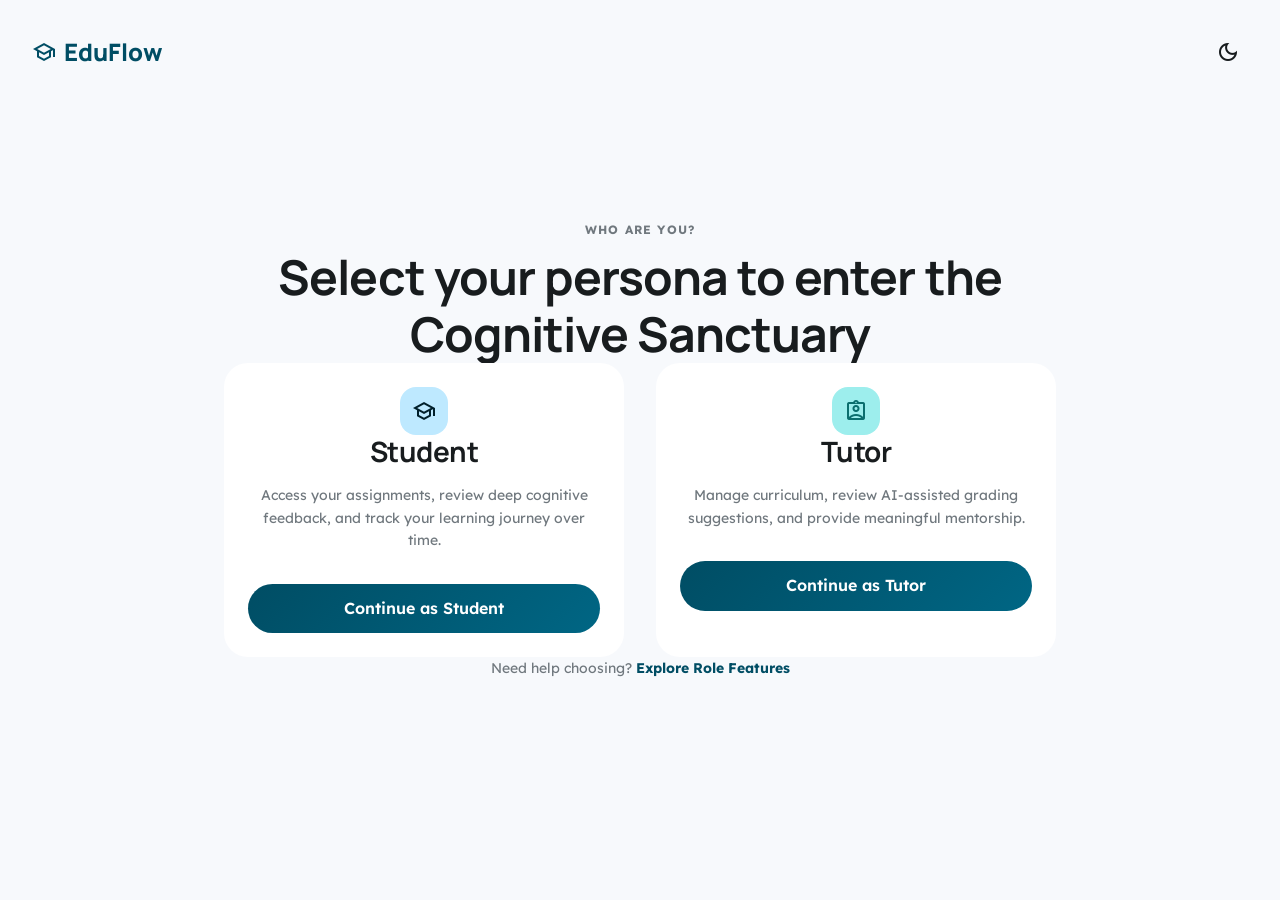
==== frontend/index.html @ 2ecb65e9 "Added frontend with gitignore" ====
<!DOCTYPE html>
<html lang="en" data-theme="light">
<head>
    <meta charset="UTF-8">
    <meta name="viewport" content="width=device-width, initial-scale=1.0">
    <title>Select Persona - EduFlow</title>
    <!-- Fonts -->
    <link rel="preconnect" href="https://fonts.googleapis.com">
    <link rel="preconnect" href="https://fonts.gstatic.com" crossorigin>
    <link href="https://fonts.googleapis.com/css2?family=Lexend:wght@300;400;500;600&family=Manrope:wght@700;800&display=swap" rel="stylesheet">
    <!-- Icons -->
    <link rel="stylesheet" href="https://fonts.googleapis.com/css2?family=Material+Symbols+Outlined:opsz,wght,FILL,GRAD@20..48,100..700,0..1,-50..200" />
    
    <link rel="stylesheet" href="css/design-system.css">
    <link rel="stylesheet" href="css/components.css">
    <link rel="stylesheet" href="css/animations.css">
</head>
<body class="min-h-screen flex flex-col items-center justify-center relative">
    
    <!-- Header -->
    <div class="absolute top-0 w-full p-8 flex justify-between items-center z-10">
        <a href="index.html" class="navbar-brand">
            <span class="material-symbols-outlined">school</span>
            EduFlow
        </a>
        <button class="theme-toggle btn-icon" id="theme-toggle">
            <span class="material-symbols-outlined" id="theme-icon">dark_mode</span>
        </button>
    </div>

    <!-- Main Content -->
    <main class="w-full max-w-4xl px-8 fade-up text-center">
        <div class="overline text-primary mb-2">Who are you?</div>
        <h2 class="mb-12">Select your persona to enter the Cognitive Sanctuary</h2>

        <div class="grid grid-cols-2 gap-8 relative z-10">
            <!-- Student Card -->
            <div class="card flex flex-col items-center text-center p-12 hover:-translate-y-4 group transition-all duration-300">
                <div class="icon-container primary w-20 h-20 mb-6 rounded-2xl group-hover:scale-110 transition-transform">
                    <span class="material-symbols-outlined text-4xl">school</span>
                </div>
                <h3 class="mb-4">Student</h3>
                <p class="text-muted mb-8 text-sm flex-1">Access your assignments, review deep cognitive feedback, and track your learning journey over time.</p>
                <a href="student-choice.html" class="btn btn-primary w-full">Continue as Student</a>
            </div>

            <!-- Tutor Card -->
            <div class="card flex flex-col items-center text-center p-12 hover:-translate-y-4 group transition-all duration-300">
                <div class="icon-container secondary w-20 h-20 mb-6 rounded-2xl group-hover:scale-110 transition-transform">
                    <span class="material-symbols-outlined text-4xl">assignment_ind</span>
                </div>
                <h3 class="mb-4">Tutor</h3>
                <p class="text-muted mb-8 text-sm flex-1">Manage curriculum, review AI-assisted grading suggestions, and provide meaningful mentorship.</p>
                <a href="tutor-login.html" class="btn btn-primary w-full">Continue as Tutor</a>
            </div>
        </div>

        <div class="mt-12 text-sm text-muted">
            Need help choosing? <a href="index.html#how-it-works" class="text-primary hover:underline font-bold">Explore Role Features</a>
        </div>
    </main>

    <!-- Background glow -->
    <div class="absolute top-1/2 left-1/2 transform -translate-x-1/2 -translate-y-1/2 w-[80%] h-[80%] bg-gradient opacity-[0.03] blur-3xl rounded-full z-0 pointer-events-none"></div>

    <script src="js/main.js"></script>
</body>
</html>
---- frontend/css/design-system.css ----
:root {
  /* LIGHT MODE COLORS */
  --primary: #004d64;
  --primary-container: #006684;
  --secondary: #006a6a;
  --secondary-container: #9deeed;
  --on-secondary-container: #0b6e6e;
  --tertiary: #3a4664;
  --surface: #f7f9fc;
  --surface-container-lowest: #ffffff;
  --surface-container-low: #f2f4f6;
  --surface-container: #eceef1;
  --surface-container-high: #e6e8eb;
  --surface-container-highest: #e0e3e5;
  --on-surface: #181c1e;
  --outline: #70787e;
  --outline-variant: #bfc8cd;
  --primary-fixed: #bee9ff;
  --on-primary-fixed: #001f2a;
  --error: #ba1a1a;
  --error-container: #ffdad6;

  /* STATUS BADGE COLORS (Light) */
  --status-pending-bg: #fff8e1;
  --status-pending-text: #ff8f00;
  --status-submitted-bg: #e3f2fd;
  --status-submitted-text: #1565c0;
  --status-ai-bg: var(--primary-fixed);
  --status-ai-text: var(--on-primary-fixed);
  --status-graded-bg: #e8f5e9;
  --status-graded-text: #2e7d32;
  --status-urgent-bg: var(--error-container);
  --status-urgent-text: var(--error);

  /* GRADIENTS */
  --signature-gradient: linear-gradient(135deg, #004d64 0%, #006684 100%);
}

html[data-theme="dark"] {
  /* DARK MODE COLORS */
  --primary: #87d0f2;
  --primary-container: #004d64;
  --secondary: #84d4d3;
  --secondary-container: #004f4f;
  --on-secondary-container: #9deeed;
  --tertiary: #bac6ea;
  --surface: #0f1214;
  --surface-container-lowest: #0a0d0f;
  --surface-container-low: #181c1e;
  --surface-container: #1e2326;
  --surface-container-high: #252b2e;
  --surface-container-highest: #2d3336;
  --on-surface: #e2e4e6;
  --outline: #8a9298;
  --outline-variant: #3f484d;
  --primary-fixed: #001f2a;
  --on-primary-fixed: #bee9ff;
  --error: #ffb4ab;
  --error-container: #93000a;

  /* STATUS BADGE COLORS (Dark) */
  --status-pending-bg: rgba(255, 143, 0, 0.2);
  --status-pending-text: #ffd54f;
  --status-submitted-bg: rgba(21, 101, 192, 0.2);
  --status-submitted-text: #90caf9;
  --status-ai-bg: var(--primary-fixed);
  --status-ai-text: var(--on-primary-fixed);
  --status-graded-bg: rgba(46, 125, 50, 0.2);
  --status-graded-text: #a5d6a7;
  --status-urgent-bg: var(--error-container);
  --status-urgent-text: var(--error);

  /* GRADIENTS */
  --signature-gradient: linear-gradient(135deg, #006684 0%, #87d0f2 100%);
}

/* Base Reset & Fonts */
* {
  margin: 0;
  padding: 0;
  box-sizing: border-box;
}

body {
  font-family: "Lexend", sans-serif;
  background-color: var(--surface);
  color: var(--on-surface);
  transition: background 0.3s ease, color 0.3s ease;
  line-height: 1.6;
  -webkit-font-smoothing: antialiased;
}

h1, h2, h3, h4, h5, h6 {
  font-family: "Manrope", sans-serif;
  font-weight: 700;
  color: var(--on-surface);
  letter-spacing: -0.02em;
  line-height: 1.2;
}

h1 { letter-spacing: -0.03em; font-weight: 800; font-size: clamp(2.5rem, 5vw, 4rem); }
h2 { font-size: clamp(2rem, 4vw, 3rem); }
h3 { font-size: 1.75rem; }
h4 { font-size: 1.5rem; }

a {
  color: inherit;
  text-decoration: none;
  transition: color 0.2s ease;
}

/* Typography Utilities */
.text-primary { color: var(--primary); }
.text-secondary { color: var(--secondary); }
.text-tertiary { color: var(--tertiary); }
.text-error { color: var(--error); }
.text-muted { color: var(--outline); }
.text-white { color: #ffffff; }
.text-center { text-align: center; }

.font-bold { font-weight: 700; }
.font-medium { font-weight: 500; }
.tracking-widest { letter-spacing: 0.1em; }
.uppercase { text-transform: uppercase; }
.italic { font-style: italic; }

.text-xs { font-size: 0.75rem; }
.text-sm { font-size: 0.875rem; }
.text-base { font-size: 1rem; }
.text-lg { font-size: 1.125rem; }
.text-xl { font-size: 1.25rem; }
.text-2xl { font-size: 1.5rem; }

/* Background Utilities */
.bg-surface { background-color: var(--surface); }
.bg-lowest { background-color: var(--surface-container-lowest); }
.bg-low { background-color: var(--surface-container-low); }
.bg-container { background-color: var(--surface-container); }
.bg-high { background-color: var(--surface-container-high); }
.bg-highest { background-color: var(--surface-container-highest); }
.bg-primary { background-color: var(--primary); }
.bg-primary-container { background-color: var(--primary-container); }
.bg-secondary-container { background-color: var(--secondary-container); }
.bg-error-container { background-color: var(--error-container); }
.bg-gradient { background: var(--signature-gradient); }

/* Layout Utilities */
.flex { display: flex; }
.flex-col { display: flex; flex-direction: column; }
.items-center { align-items: center; }
.items-start { align-items: flex-start; }
.justify-center { justify-content: center; }
.justify-between { justify-content: space-between; }
.justify-end { justify-content: flex-end; }
.gap-1 { gap: 0.25rem; }
.gap-2 { gap: 0.5rem; }
.gap-3 { gap: 0.75rem; }
.gap-4 { gap: 1rem; }
.gap-6 { gap: 1.5rem; }
.gap-8 { gap: 2rem; }
.gap-12 { gap: 3rem; }
.gap-16 { gap: 4rem; }

.grid { display: grid; }
.grid-cols-1 { grid-template-columns: repeat(1, 1fr); }
.grid-cols-2 { grid-template-columns: repeat(2, 1fr); }
.grid-cols-3 { grid-template-columns: repeat(3, 1fr); }
.grid-cols-4 { grid-template-columns: repeat(4, 1fr); }

.w-full { width: 100%; }
.w-1\/2 { width: 50%; }
.w-1\/3 { width: 33.333333%; }
.w-2\/3 { width: 66.666667%; }
.h-full { height: 100%; }
.min-h-screen { min-height: 100vh; }
.max-w-md { max-width: 28rem; }
.max-w-lg { max-width: 32rem; }
.max-w-4xl { max-width: 56rem; }
.max-w-5xl { max-width: 64rem; }
.max-w-7xl { max-width: 80rem; margin-inline: auto; }

/* Positioning & Z-Index Utilities */
.relative { position: relative; }
.absolute { position: absolute; }
.fixed { position: fixed; }
.inset-0 { top: 0; right: 0; bottom: 0; left: 0; }
.top-0 { top: 0; }
.top-4 { top: 1rem; }
.top-8 { top: 2rem; }
.bottom-0 { bottom: 0; }
.left-0 { left: 0; }
.right-0 { right: 0; }
.right-4 { right: 1rem; }
.right-8 { right: 2rem; }
.z-0 { z-index: 0; }
.z-10 { z-index: 10; }
.z-20 { z-index: 20; }
.z-50 { z-index: 50; }

/* Spacing Utilities */
.m-auto { margin: auto; }
.mt-2 { margin-top: 0.5rem; }
.mt-4 { margin-top: 1rem; }
.mt-8 { margin-top: 2rem; }
.mb-2 { margin-bottom: 0.5rem; }
.mb-4 { margin-bottom: 1rem; }
.mb-8 { margin-bottom: 2rem; }
.mr-2 { margin-right: 0.5rem; }
.ml-2 { margin-left: 0.5rem; }
.p-2 { padding: 0.5rem; }
.p-4 { padding: 1rem; }
.p-6 { padding: 1.5rem; }
.p-8 { padding: 2rem; }
.p-10 { padding: 2.5rem; }
.p-12 { padding: 3rem; }
.p-16 { padding: 4rem; }
.px-4 { padding-left: 1rem; padding-right: 1rem; }
.px-6 { padding-left: 1.5rem; padding-right: 1.5rem; }
.px-8 { padding-left: 2rem; padding-right: 2rem; }
.py-4 { padding-top: 1rem; padding-bottom: 1rem; }
.py-8 { padding-top: 2rem; padding-bottom: 2rem; }
.py-12 { padding-top: 3rem; padding-bottom: 3rem; }
.py-20 { padding-top: 5rem; padding-bottom: 5rem; }

/* Border Radius Utilities */
.rounded-sm { border-radius: 0.25rem; }
.rounded-md { border-radius: 0.5rem; }
.rounded-lg { border-radius: 0.75rem; }
.rounded-xl { border-radius: 1rem; }
.rounded-2xl { border-radius: 1.5rem; }
.rounded-3xl { border-radius: 2rem; }
.rounded-full { border-radius: 9999px; }

/* Shadow Utilities */
.shadow-ambient {
  box-shadow: 0 8px 32px 0 rgba(24, 28, 30, 0.06);
}

.shadow-hover {
  box-shadow: 0 16px 40px 0 rgba(24, 28, 30, 0.1);
}

/* Main Content Area */
.main-content {
  margin-left: 240px;
  padding-top: 64px;
  padding: 2rem 2.5rem;
  min-height: 100vh;
}
---- frontend/css/components.css ----
/* Components */

/* Navbar */
.navbar {
  position: fixed;
  top: 0;
  left: 0;
  width: 100%;
  height: 64px;
  background: rgba(var(--surface-rgb), 0.8);
  backdrop-filter: blur(12px);
  -webkit-backdrop-filter: blur(12px);
  z-index: 1000;
  display: flex;
  align-items: center;
  justify-content: space-between;
  padding: 0 2.5rem;
  transition: box-shadow 0.3s ease;
}

[data-theme="dark"] .navbar {
  background: rgba(15, 18, 20, 0.8);
}

.navbar.scrolled {
  box-shadow: 0 4px 20px rgba(0,0,0,0.05);
}

.navbar-brand {
  font-family: "Manrope", sans-serif;
  font-size: 1.5rem;
  font-weight: 800;
  color: var(--primary);
  display: flex;
  align-items: center;
  gap: 0.5rem;
}

.navbar-links {
  display: flex;
  gap: 2rem;
  align-items: center;
}

.nav-link {
  font-weight: 500;
  color: var(--on-surface);
  transition: color 0.2s ease;
}

.nav-link:hover, .nav-link.active {
  color: var(--primary);
}

.navbar-right {
  display: flex;
  align-items: center;
  gap: 1.5rem;
}

/* Sidebar */
.sidebar {
  position: fixed;
  top: 0;
  left: 0;
  width: 240px;
  height: 100vh;
  background-color: var(--surface-container-low);
  padding: 64px 0 2rem 0; /* offset for navbar */
  display: flex;
  flex-direction: column;
  z-index: 900;
}

.sidebar-header {
  padding: 1.5rem;
}

.sidebar-label {
  font-size: 0.75rem;
  font-weight: 700;
  text-transform: uppercase;
  letter-spacing: 0.05em;
  color: var(--outline);
}

.sidebar-nav {
  display: flex;
  flex-direction: column;
  gap: 0.25rem;
  padding: 0 1rem;
  flex: 1;
}

.sidebar-item {
  display: flex;
  align-items: center;
  gap: 1rem;
  padding: 0.75rem 1rem;
  border-radius: 0.75rem;
  color: var(--on-surface);
  font-weight: 500;
  transition: all 0.2s ease;
}

.sidebar-item:hover {
  background-color: var(--surface-container-high);
}

.sidebar-item.active {
  background: var(--signature-gradient);
  color: #fff;
}

.sidebar-item.active-tutor {
  background: var(--secondary);
  color: #fff;
}

.sidebar-footer {
  padding: 1rem 1.5rem;
  display: flex;
  align-items: center;
  gap: 1rem;
  border-top: 1px solid var(--surface-container-high); /* Only allowed borders */
}

/* Buttons */
.btn {
  display: inline-flex;
  align-items: center;
  justify-content: center;
  gap: 0.5rem;
  padding: 0.75rem 1.5rem;
  border-radius: 9999px;
  font-weight: 600;
  font-family: 'Lexend', sans-serif;
  cursor: pointer;
  transition: transform 0.2s ease, box-shadow 0.2s ease;
  border: none;
  text-decoration: none;
}

.btn:hover {
  transform: translateY(-2px);
  box-shadow: 0 4px 12px rgba(0,0,0,0.1);
}

.btn:active {
  transform: translateY(0);
}

.btn:disabled {
  opacity: 0.6;
  cursor: not-allowed;
  transform: none;
  box-shadow: none;
}

.btn-primary {
  background: var(--signature-gradient);
  color: #fff;
}

.btn-secondary {
  background-color: var(--secondary-container);
  color: var(--on-secondary-container);
}

.btn-outline {
  background: transparent;
  color: var(--primary);
  box-shadow: inset 0 0 0 2px var(--primary);
}

.btn-ghost {
  background: transparent;
  color: var(--on-surface);
}

.btn-ghost:hover {
  background-color: var(--surface-container-high);
  box-shadow: none;
}

.btn-icon {
  width: 40px;
  height: 40px;
  border-radius: 50%;
  display: flex;
  align-items: center;
  justify-content: center;
  background: transparent;
  border: none;
  cursor: pointer;
  color: var(--on-surface);
  transition: background 0.2s ease;
}

.btn-icon:hover {
  background-color: var(--surface-container-high);
}

/* Cards */
.card {
  background-color: var(--surface-container-lowest);
  border-radius: 1.5rem;
  padding: 1.5rem;
  transition: transform 0.3s ease, box-shadow 0.3s ease;
  position: relative;
  overflow: hidden;
}

.card:hover {
  transform: translateY(-4px);
  box-shadow: 0 16px 40px 0 rgba(24, 28, 30, 0.1);
}

.card-accent-left {
  border-left: 4px solid var(--primary);
  border-top-left-radius: 0;
  border-bottom-left-radius: 0;
}

.card-accent-error { border-left-color: var(--error); }
.card-accent-secondary { border-left-color: var(--secondary); }
.card-accent-tertiary { border-left-color: var(--tertiary); }

/* Badges */
.badge {
  display: inline-flex;
  align-items: center;
  gap: 0.25rem;
  padding: 0.25rem 0.75rem;
  border-radius: 9999px;
  font-size: 0.75rem;
  font-weight: 700;
  text-transform: uppercase;
  letter-spacing: 0.05em;
}

.badge-pending { background-color: var(--status-pending-bg); color: var(--status-pending-text); }
.badge-submitted { background-color: var(--status-submitted-bg); color: var(--status-submitted-text); }
.badge-ai { background-color: var(--status-ai-bg); color: var(--status-ai-text); }
.badge-graded { background-color: var(--status-graded-bg); color: var(--status-graded-text); }
.badge-urgent { background-color: var(--status-urgent-bg); color: var(--status-urgent-text); }

/* Pill (general) */
.pill {
  display: inline-block;
  padding: 0.25rem 1rem;
  border-radius: 9999px;
  font-size: 0.875rem;
  font-weight: 600;
}

/* Avatars */
.avatar {
  width: 40px;
  height: 40px;
  border-radius: 50%;
  display: flex;
  align-items: center;
  justify-content: center;
  font-weight: 700;
  color: #fff;
  background-color: var(--tertiary);
  background-size: cover;
  background-position: center;
}

.avatar-lg { width: 64px; height: 64px; font-size: 1.5rem; }
.avatar-sm { width: 32px; height: 32px; font-size: 0.75rem; }

/* Forms & Inputs */
.form-group {
  display: flex;
  flex-direction: column;
  gap: 0.5rem;
  margin-bottom: 1.5rem;
  position: relative;
}

.form-label {
  font-size: 0.875rem;
  font-weight: 600;
  color: var(--on-surface);
}

.input-wrapper {
  position: relative;
  display: flex;
  align-items: center;
}

.input-field {
  width: 100%;
  padding: 1rem 1rem 1rem 3rem;
  font-family: inherit;
  font-size: 1rem;
  background-color: var(--surface-container-low);
  border: none;
  border-bottom: 2px solid transparent;
  border-radius: 0.75rem 0.75rem 0 0;
  color: var(--on-surface);
  transition: all 0.2s ease;
}

.input-field.pl-4 {
  padding-left: 1rem;
}

.input-field:focus {
  outline: none;
  border-bottom-color: var(--primary);
  background-color: var(--surface-container);
  box-shadow: 0 0 0 4px rgba(191, 200, 205, 0.2); /* Ghost border */
}

.input-icon {
  position: absolute;
  left: 1rem;
  color: var(--outline);
  pointer-events: none;
}

.input-toggle {
  position: absolute;
  right: 1rem;
  background: none;
  border: none;
  color: var(--outline);
  cursor: pointer;
  padding: 0.25rem;
}

select.input-field {
  appearance: none;
  cursor: pointer;
}

textarea.input-field {
  min-height: 120px;
  resize: vertical;
  padding: 1rem;
  border-radius: 0.75rem;
  border: none;
  border-bottom: 2px solid transparent;
}

.form-error {
  color: var(--error);
  font-size: 0.75rem;
  margin-top: 0.25rem;
  display: none;
}

.form-group.has-error .input-field {
  border-bottom-color: var(--error);
}

.form-group.has-error .form-error {
  display: block;
}

/* Custom Checkbox */
.checkbox-label {
  display: flex;
  align-items: flex-start;
  gap: 0.75rem;
  cursor: pointer;
  font-size: 0.875rem;
}
.checkbox-input {
  width: 1.25rem;
  height: 1.25rem;
  accent-color: var(--primary);
  margin-top: 0.125rem;
}

/* Subject Chips (Grid) */
.subject-grid {
  display: grid;
  grid-template-columns: repeat(3, 1fr);
  gap: 1rem;
}

.subject-chip {
  display: flex;
  flex-direction: column;
  align-items: center;
  justify-content: center;
  gap: 0.5rem;
  padding: 1.5rem 1rem;
  background-color: var(--surface-container-highest);
  border-radius: 1rem;
  cursor: pointer;
  transition: all 0.2s ease;
  text-align: center;
}

.subject-chip:hover {
  background-color: var(--surface-container-low);
  transform: translateY(-2px);
}

.subject-chip.selected {
  background: var(--signature-gradient);
  color: #fff;
}

/* Progress Bars */
.progress-bar-container {
  width: 100%;
  height: 8px;
  background-color: var(--surface-container-high);
  border-radius: 9999px;
  overflow: hidden;
}

.progress-bar-fill {
  height: 100%;
  background: var(--signature-gradient);
  border-radius: 9999px;
  transition: width 1s ease-out;
}

/* Circular Gauge */
.circular-gauge {
  position: relative;
  display: inline-flex;
  align-items: center;
  justify-content: center;
}

.gauge-svg {
  transform: rotate(-90deg);
}

.gauge-track {
  fill: none;
  stroke: var(--tertiary);
  opacity: 0.2;
}

.gauge-progress {
  fill: none;
  stroke-linecap: round;
  transition: stroke-dashoffset 1.5s cubic-bezier(0.4, 0, 0.2, 1);
}

/* Tables */
.table-container {
  width: 100%;
  overflow-x: auto;
}

.data-table {
  width: 100%;
  border-collapse: collapse;
}

.data-table th {
  text-align: left;
  padding: 1rem;
  font-size: 0.75rem;
  font-weight: 700;
  color: var(--outline);
  text-transform: uppercase;
  letter-spacing: 0.05em;
}

.data-table td {
  padding: 1rem;
  vertical-align: middle;
}

.data-table tbody tr {
  transition: background-color 0.2s ease;
  cursor: pointer;
}

.data-table tbody tr:nth-child(even) {
  background-color: var(--surface-container-low);
}

.data-table tbody tr:hover, .data-table tbody tr.active {
  background-color: var(--surface-container);
}

.data-table tbody tr.accent-row {
  border-left: 4px solid var(--primary);
}

/* File Upload Zone */
.file-upload-zone {
  border: 2px dashed var(--outline-variant);
  border-radius: 1.5rem;
  padding: 3rem 2rem;
  text-align: center;
  cursor: pointer;
  transition: all 0.2s ease;
  display: flex;
  flex-direction: column;
  align-items: center;
  justify-content: center;
  gap: 1rem;
}

.file-upload-zone:hover, .file-upload-zone.dragover {
  background-color: var(--surface-container-low);
  border-color: var(--primary);
}

/* Icon Container */
.icon-container {
  display: inline-flex;
  align-items: center;
  justify-content: center;
  width: 48px;
  height: 48px;
  border-radius: 1rem;
}

.icon-container.primary { background-color: var(--primary-fixed); color: var(--on-primary-fixed); }
.icon-container.secondary { background-color: var(--secondary-container); color: var(--on-secondary-container); }
.icon-container.error { background-color: var(--error-container); color: var(--error); }

/* Overline Text */
.overline {
  font-size: 0.75rem;
  font-weight: 700;
  text-transform: uppercase;
  letter-spacing: 0.1em;
  color: var(--outline);
  margin-bottom: 0.5rem;
  display: block;
}
---- frontend/css/animations.css ----
/* Animations */

/* Fade Up Trigger */
.fade-up {
  opacity: 0;
  transform: translateY(20px);
  transition: opacity 0.8s ease-out, transform 0.8s ease-out;
}

.fade-up.visible {
  opacity: 1;
  transform: translateY(0);
}

/* Stagger Children */
.fade-up-stagger > * {
  opacity: 0;
  transform: translateY(20px);
  transition: opacity 0.6s ease-out, transform 0.6s ease-out;
}

.fade-up-stagger.visible > *:nth-child(1) { transition-delay: 0.1s; opacity: 1; transform: translateY(0); }
.fade-up-stagger.visible > *:nth-child(2) { transition-delay: 0.2s; opacity: 1; transform: translateY(0); }
.fade-up-stagger.visible > *:nth-child(3) { transition-delay: 0.3s; opacity: 1; transform: translateY(0); }
.fade-up-stagger.visible > *:nth-child(4) { transition-delay: 0.4s; opacity: 1; transform: translateY(0); }
.fade-up-stagger.visible > *:nth-child(5) { transition-delay: 0.5s; opacity: 1; transform: translateY(0); }
.fade-up-stagger.visible > *:nth-child(6) { transition-delay: 0.6s; opacity: 1; transform: translateY(0); }

/* Float Up Down */
@keyframes floatUpDown {
  0% { transform: translateY(0); }
  50% { transform: translateY(-12px); }
  100% { transform: translateY(0); }
}

.floating {
  animation: floatUpDown 5s ease-in-out infinite;
}

/* Spin (Loading) */
@keyframes spin {
  0% { transform: rotate(0deg); }
  100% { transform: rotate(360deg); }
}

.spinner {
  display: inline-block;
  width: 1.5rem;
  height: 1.5rem;
  border: 3px solid rgba(255,255,255,0.3);
  border-radius: 50%;
  border-top-color: #fff;
  animation: spin 1s ease-in-out infinite;
}

.btn-primary .spinner {
  border: 3px solid rgba(255,255,255,0.3);
  border-top-color: #fff;
}

/* Success Pop (Checkmark) */
@keyframes successPop {
  0% { transform: scale(0); }
  50% { transform: scale(1.2); }
  100% { transform: scale(1); }
}

.success-pop {
  animation: successPop 0.4s cubic-bezier(0.175, 0.885, 0.32, 1.275) forwards;
}

/* Pulse Animation */
@keyframes pulse {
  0% { transform: scale(1); box-shadow: 0 0 0 0 rgba(0, 102, 132, 0.4); }
  70% { transform: scale(1.05); box-shadow: 0 0 0 10px rgba(0, 102, 132, 0); }
  100% { transform: scale(1); box-shadow: 0 0 0 0 rgba(0, 102, 132, 0); }
}

.pulse {
  animation: pulse 2s infinite;
}

/* Slide in from right (Notifications) */
@keyframes slideInRight {
  from { opacity: 0; transform: translateX(20px); }
  to { opacity: 1; transform: translateX(0); }
}

.slide-in-right {
  animation: slideInRight 0.4s ease-out forwards;
}

/* Input Ghost Highlight */
.highlight-ring {
  box-shadow: 0 0 0 4px var(--primary-fixed) !important;
  border-bottom-color: var(--primary) !important;
  background-color: var(--surface-container) !important;
}
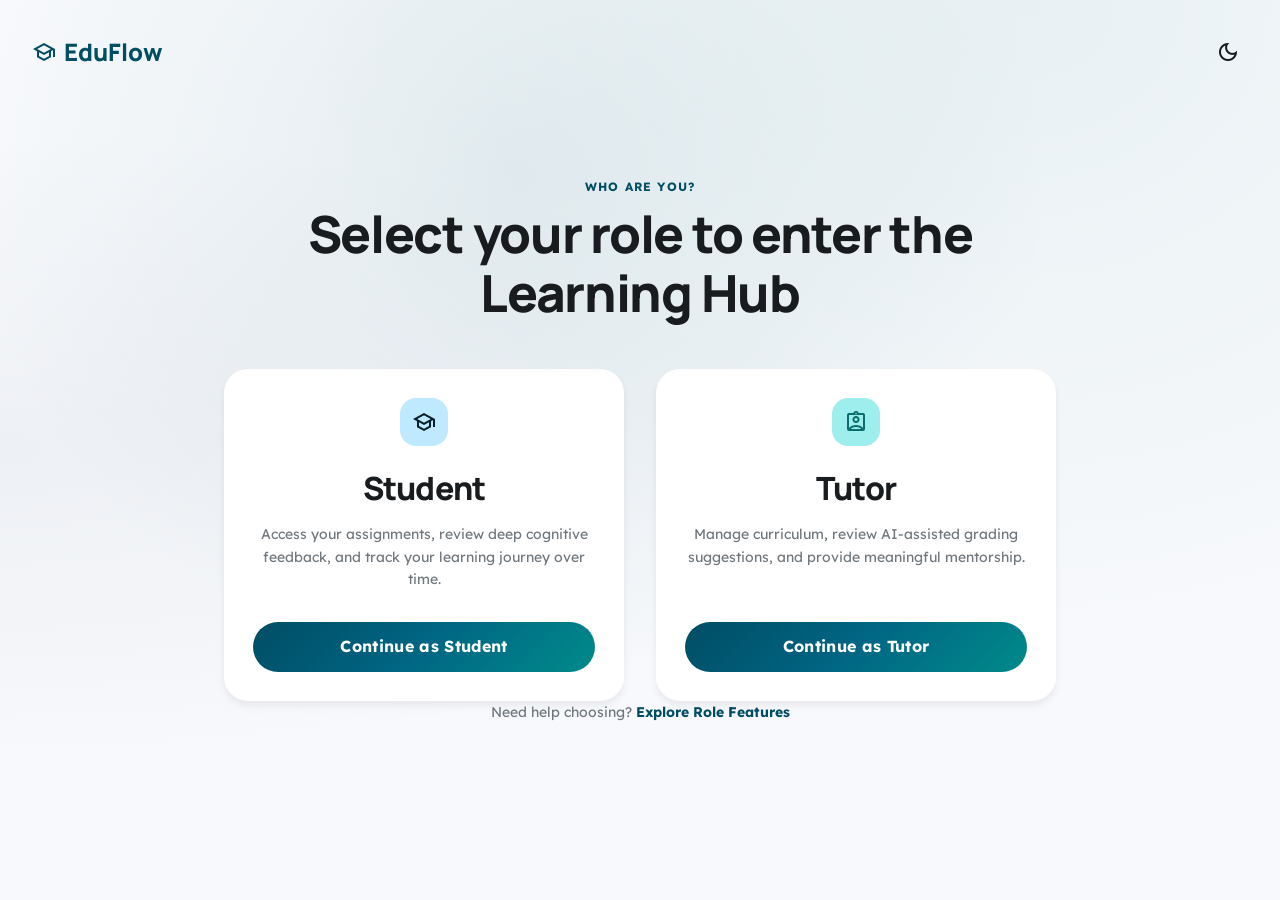
==== commit ad74cec9: "Enhanced frontend UI, updated dashboard and main scripts, improved styling and functionality" ====
--- a/frontend/index.html
+++ b/frontend/index.html
@@ -31,7 +31,7 @@
     <!-- Main Content -->
     <main class="w-full max-w-4xl px-8 fade-up text-center">
         <div class="overline text-primary mb-2">Who are you?</div>
-        <h2 class="mb-12">Select your persona to enter the Cognitive Sanctuary</h2>
+        <h2 class="mb-12">Select your role to enter the Learning Hub</h2>
 
         <div class="grid grid-cols-2 gap-8 relative z-10">
             <!-- Student Card -->
--- a/frontend/css/design-system.css
+++ b/frontend/css/design-system.css
@@ -1,5 +1,5 @@
 :root {
-  /* LIGHT MODE COLORS */
+  /* PRIMARY PALETTE — Rich Indigo-Teal */
   --primary: #004d64;
   --primary-container: #006684;
   --secondary: #006a6a;
@@ -32,8 +32,46 @@
   --status-urgent-bg: var(--error-container);
   --status-urgent-text: var(--error);
 
-  /* GRADIENTS */
-  --signature-gradient: linear-gradient(135deg, #004d64 0%, #006684 100%);
+  /* PREMIUM GRADIENTS */
+  --signature-gradient: linear-gradient(135deg, #004d64 0%, #006684 50%, #008a8a 100%);
+  --accent-gradient: linear-gradient(135deg, #667eea 0%, #764ba2 100%);
+  --warm-gradient: linear-gradient(135deg, #f093fb 0%, #f5576c 100%);
+  --aurora-gradient: linear-gradient(135deg, #004d64 0%, #006a6a 30%, #3a4664 60%, #006684 100%);
+  --mesh-gradient: radial-gradient(at 40% 20%, hsla(190, 100%, 20%, 0.08) 0px, transparent 50%),
+                   radial-gradient(at 80% 0%, hsla(180, 100%, 21%, 0.06) 0px, transparent 50%),
+                   radial-gradient(at 0% 50%, hsla(220, 28%, 30%, 0.05) 0px, transparent 50%);
+
+  /* GLASSMORPHISM */
+  --glass-bg: rgba(255, 255, 255, 0.7);
+  --glass-border: rgba(255, 255, 255, 0.3);
+  --glass-shadow: 0 8px 32px rgba(0, 77, 100, 0.08);
+  --glass-blur: 16px;
+
+  /* GLOW EFFECTS */
+  --glow-primary: 0 0 20px rgba(0, 77, 100, 0.15), 0 0 60px rgba(0, 77, 100, 0.05);
+  --glow-secondary: 0 0 20px rgba(0, 106, 106, 0.15), 0 0 60px rgba(0, 106, 106, 0.05);
+  --glow-accent: 0 0 20px rgba(102, 126, 234, 0.2);
+
+  /* PREMIUM SHADOWS */
+  --shadow-xs: 0 2px 4px rgba(0, 30, 45, 0.03), 0 1px 2px rgba(0, 30, 45, 0.04);
+  --shadow-sm: 0 6px 12px rgba(0, 30, 45, 0.03), 0 4px 6px rgba(0, 30, 45, 0.04);
+  --shadow-md: 0 12px 24px rgba(0, 30, 45, 0.04), 0 8px 12px rgba(0, 30, 45, 0.02);
+  --shadow-lg: 0 24px 48px rgba(0, 30, 45, 0.05), 0 12px 24px rgba(0, 30, 45, 0.03);
+  --shadow-xl: 0 32px 64px rgba(0, 30, 45, 0.06), 0 16px 32px rgba(0, 30, 45, 0.04);
+  --shadow-2xl: 0 48px 96px rgba(0, 30, 45, 0.08), 0 24px 48px rgba(0, 30, 45, 0.05);
+
+  /* TRANSITIONS */
+  --ease-spring: cubic-bezier(0.34, 1.56, 0.64, 1);
+  --ease-smooth: cubic-bezier(0.4, 0, 0.2, 1);
+  --ease-out-expo: cubic-bezier(0.19, 1, 0.22, 1);
+
+  /* BORDER RADIUS */
+  --radius-sm: 0.375rem;
+  --radius-md: 0.625rem;
+  --radius-lg: 1rem;
+  --radius-xl: 1.25rem;
+  --radius-2xl: 1.5rem;
+  --radius-3xl: 2rem;
 }
 
 html[data-theme="dark"] {
@@ -70,38 +108,70 @@
   --status-urgent-bg: var(--error-container);
   --status-urgent-text: var(--error);
 
-  /* GRADIENTS */
+  /* DARK GRADIENTS */
   --signature-gradient: linear-gradient(135deg, #006684 0%, #87d0f2 100%);
-}
-
-/* Base Reset & Fonts */
+  --accent-gradient: linear-gradient(135deg, #7c3aed 0%, #a78bfa 100%);
+  --aurora-gradient: linear-gradient(135deg, #004d64 0%, #006a6a 30%, #3a4664 60%, #87d0f2 100%);
+  --mesh-gradient: radial-gradient(at 40% 20%, hsla(190, 100%, 40%, 0.06) 0px, transparent 50%),
+                   radial-gradient(at 80% 0%, hsla(180, 100%, 41%, 0.04) 0px, transparent 50%),
+                   radial-gradient(at 0% 50%, hsla(220, 28%, 60%, 0.04) 0px, transparent 50%);
+
+  /* DARK GLASS */
+  --glass-bg: rgba(15, 18, 20, 0.75);
+  --glass-border: rgba(255, 255, 255, 0.08);
+  --glass-shadow: 0 8px 32px rgba(0, 0, 0, 0.3);
+
+  /* DARK GLOWS */
+  --glow-primary: 0 0 20px rgba(135, 208, 242, 0.1), 0 0 60px rgba(135, 208, 242, 0.05);
+  --glow-secondary: 0 0 20px rgba(132, 212, 211, 0.1), 0 0 60px rgba(132, 212, 211, 0.05);
+  --glow-accent: 0 0 20px rgba(167, 139, 250, 0.15);
+
+  /* DARK SHADOWS */
+  --shadow-xs: 0 2px 4px rgba(0, 0, 0, 0.4), 0 1px 2px rgba(0, 0, 0, 0.5);
+  --shadow-sm: 0 6px 12px rgba(0, 0, 0, 0.4), 0 4px 6px rgba(0, 0, 0, 0.5);
+  --shadow-md: 0 12px 24px rgba(0, 0, 0, 0.5), 0 8px 12px rgba(0, 0, 0, 0.3);
+  --shadow-lg: 0 24px 48px rgba(0, 0, 0, 0.6), 0 12px 24px rgba(0, 0, 0, 0.4);
+  --shadow-xl: 0 32px 64px rgba(0, 0, 0, 0.7), 0 16px 32px rgba(0, 0, 0, 0.5);
+  --shadow-2xl: 0 48px 96px rgba(0, 0, 0, 0.8), 0 24px 48px rgba(0, 0, 0, 0.6);
+}
+
+/* ========================================
+   BASE RESET & FONTS
+   ======================================== */
 * {
   margin: 0;
   padding: 0;
   box-sizing: border-box;
 }
 
+html {
+  scroll-behavior: smooth;
+}
+
 body {
   font-family: "Lexend", sans-serif;
   background-color: var(--surface);
+  background-image: var(--mesh-gradient);
   color: var(--on-surface);
-  transition: background 0.3s ease, color 0.3s ease;
+  transition: background-color 0.5s var(--ease-smooth), color 0.3s var(--ease-smooth);
   line-height: 1.6;
   -webkit-font-smoothing: antialiased;
+  -moz-osx-font-smoothing: grayscale;
+  overflow-x: hidden;
 }
 
 h1, h2, h3, h4, h5, h6 {
   font-family: "Manrope", sans-serif;
-  font-weight: 700;
+  font-weight: 800; /* Bolder headers */
   color: var(--on-surface);
-  letter-spacing: -0.02em;
-  line-height: 1.2;
-}
-
-h1 { letter-spacing: -0.03em; font-weight: 800; font-size: clamp(2.5rem, 5vw, 4rem); }
-h2 { font-size: clamp(2rem, 4vw, 3rem); }
-h3 { font-size: 1.75rem; }
-h4 { font-size: 1.5rem; }
+  letter-spacing: -0.025em; /* Tighter letter spacing for a modern look */
+  line-height: 1.15;
+}
+
+h1 { letter-spacing: -0.04em; font-size: clamp(2.5rem, 5vw, 4.5rem); }
+h2 { font-size: clamp(2rem, 4vw, 3.25rem); }
+h3 { font-size: clamp(1.5rem, 3vw, 2rem); }
+h4 { font-size: clamp(1.25rem, 2vw, 1.5rem); }
 
 a {
   color: inherit;
@@ -109,13 +179,45 @@
   transition: color 0.2s ease;
 }
 
-/* Typography Utilities */
-.text-primary { color: var(--primary); }
-.text-secondary { color: var(--secondary); }
-.text-tertiary { color: var(--tertiary); }
-.text-error { color: var(--error); }
-.text-muted { color: var(--outline); }
-.text-white { color: #ffffff; }
+::selection {
+  background: var(--primary);
+  color: #fff;
+}
+
+/* Custom Scrollbar */
+::-webkit-scrollbar {
+  width: 6px;
+}
+
+::-webkit-scrollbar-track {
+  background: transparent;
+}
+
+::-webkit-scrollbar-thumb {
+  background: var(--outline-variant);
+  border-radius: 999px;
+}
+
+::-webkit-scrollbar-thumb:hover {
+  background: var(--outline);
+}
+
+/* ========================================
+   POINTER & TRANSITIONS
+   ======================================== */
+.cursor-pointer { cursor: pointer; }
+.transition-colors { transition: background-color 0.2s cubic-bezier(0.4, 0, 0.2, 1), border-color 0.2s cubic-bezier(0.4, 0, 0.2, 1), color 0.2s cubic-bezier(0.4, 0, 0.2, 1), fill 0.2s cubic-bezier(0.4, 0, 0.2, 1), stroke 0.2s cubic-bezier(0.4, 0, 0.2, 1); }
+.hover\:text-error:hover { color: var(--error); }
+
+/* ========================================
+   TYPOGRAPHY UTILITIES
+   ======================================== */
+.text-primary { color: var(--primary) !important; }
+.text-secondary { color: var(--secondary) !important; }
+.text-tertiary { color: var(--tertiary) !important; }
+.text-error { color: var(--error) !important; }
+.text-muted { color: var(--outline) !important; }
+.text-white { color: #ffffff !important; }
 .text-center { text-align: center; }
 
 .font-bold { font-weight: 700; }
@@ -123,6 +225,7 @@
 .tracking-widest { letter-spacing: 0.1em; }
 .uppercase { text-transform: uppercase; }
 .italic { font-style: italic; }
+.truncate { overflow: hidden; text-overflow: ellipsis; white-space: nowrap; }
 
 .text-xs { font-size: 0.75rem; }
 .text-sm { font-size: 0.875rem; }
@@ -130,25 +233,39 @@
 .text-lg { font-size: 1.125rem; }
 .text-xl { font-size: 1.25rem; }
 .text-2xl { font-size: 1.5rem; }
-
-/* Background Utilities */
-.bg-surface { background-color: var(--surface); }
-.bg-lowest { background-color: var(--surface-container-lowest); }
-.bg-low { background-color: var(--surface-container-low); }
-.bg-container { background-color: var(--surface-container); }
-.bg-high { background-color: var(--surface-container-high); }
-.bg-highest { background-color: var(--surface-container-highest); }
-.bg-primary { background-color: var(--primary); }
-.bg-primary-container { background-color: var(--primary-container); }
-.bg-secondary-container { background-color: var(--secondary-container); }
-.bg-error-container { background-color: var(--error-container); }
-.bg-gradient { background: var(--signature-gradient); }
-
-/* Layout Utilities */
+.text-3xl { font-size: 1.875rem; }
+
+/* ========================================
+   BACKGROUND UTILITIES
+   ======================================== */
+.bg-surface { background-color: var(--surface) !important; }
+.bg-lowest { background-color: var(--surface-container-lowest) !important; }
+.bg-low { background-color: var(--surface-container-low) !important; }
+.bg-container { background-color: var(--surface-container) !important; }
+.bg-high { background-color: var(--surface-container-high) !important; }
+.bg-highest { background-color: var(--surface-container-highest) !important; }
+.bg-primary { background-color: var(--primary) !important; }
+.bg-primary-container { background-color: var(--primary-container) !important; }
+.bg-secondary-container { background-color: var(--secondary-container) !important; }
+.bg-error-container { background-color: var(--error-container) !important; }
+.bg-gradient { background: var(--signature-gradient) !important; }
+.bg-glass {
+  background: var(--glass-bg);
+  backdrop-filter: blur(var(--glass-blur));
+  -webkit-backdrop-filter: blur(var(--glass-blur));
+  border: 1px solid var(--glass-border);
+}
+
+/* ========================================
+   LAYOUT UTILITIES
+   ======================================== */
 .flex { display: flex; }
 .flex-col { display: flex; flex-direction: column; }
+.flex-wrap { flex-wrap: wrap; }
+.flex-1 { flex: 1; }
 .items-center { align-items: center; }
 .items-start { align-items: flex-start; }
+.items-end { align-items: flex-end; }
 .justify-center { justify-content: center; }
 .justify-between { justify-content: space-between; }
 .justify-end { justify-content: flex-end; }
@@ -158,6 +275,7 @@
 .gap-4 { gap: 1rem; }
 .gap-6 { gap: 1.5rem; }
 .gap-8 { gap: 2rem; }
+.gap-10 { gap: 2.5rem; }
 .gap-12 { gap: 3rem; }
 .gap-16 { gap: 4rem; }
 
@@ -178,11 +296,16 @@
 .max-w-4xl { max-width: 56rem; }
 .max-w-5xl { max-width: 64rem; }
 .max-w-7xl { max-width: 80rem; margin-inline: auto; }
-
-/* Positioning & Z-Index Utilities */
+.overflow-hidden { overflow: hidden; }
+.overflow-y-auto { overflow-y: auto; }
+
+/* ========================================
+   POSITIONING & Z-INDEX
+   ======================================== */
 .relative { position: relative; }
 .absolute { position: absolute; }
 .fixed { position: fixed; }
+.sticky { position: sticky; }
 .inset-0 { top: 0; right: 0; bottom: 0; left: 0; }
 .top-0 { top: 0; }
 .top-4 { top: 1rem; }
@@ -197,18 +320,30 @@
 .z-20 { z-index: 20; }
 .z-50 { z-index: 50; }
 
-/* Spacing Utilities */
+/* ========================================
+   SPACING UTILITIES
+   ======================================== */
 .m-auto { margin: auto; }
+.mt-1 { margin-top: 0.25rem; }
 .mt-2 { margin-top: 0.5rem; }
 .mt-4 { margin-top: 1rem; }
 .mt-8 { margin-top: 2rem; }
+.mt-auto { margin-top: auto; }
+.mb-0 { margin-bottom: 0; }
+.mb-1 { margin-bottom: 0.25rem; }
 .mb-2 { margin-bottom: 0.5rem; }
+.mb-3 { margin-bottom: 0.75rem; }
 .mb-4 { margin-bottom: 1rem; }
+.mb-6 { margin-bottom: 1.5rem; }
 .mb-8 { margin-bottom: 2rem; }
+.mb-10 { margin-bottom: 2.5rem; }
+.mb-12 { margin-bottom: 3rem; }
 .mr-2 { margin-right: 0.5rem; }
 .ml-2 { margin-left: 0.5rem; }
+.p-0 { padding: 0; }
 .p-2 { padding: 0.5rem; }
 .p-4 { padding: 1rem; }
+.p-5 { padding: 1.25rem; }
 .p-6 { padding: 1.5rem; }
 .p-8 { padding: 2rem; }
 .p-10 { padding: 2.5rem; }
@@ -217,33 +352,76 @@
 .px-4 { padding-left: 1rem; padding-right: 1rem; }
 .px-6 { padding-left: 1.5rem; padding-right: 1.5rem; }
 .px-8 { padding-left: 2rem; padding-right: 2rem; }
+.py-2 { padding-top: 0.5rem; padding-bottom: 0.5rem; }
+.py-3 { padding-top: 0.75rem; padding-bottom: 0.75rem; }
 .py-4 { padding-top: 1rem; padding-bottom: 1rem; }
 .py-8 { padding-top: 2rem; padding-bottom: 2rem; }
 .py-12 { padding-top: 3rem; padding-bottom: 3rem; }
 .py-20 { padding-top: 5rem; padding-bottom: 5rem; }
 
-/* Border Radius Utilities */
-.rounded-sm { border-radius: 0.25rem; }
-.rounded-md { border-radius: 0.5rem; }
-.rounded-lg { border-radius: 0.75rem; }
-.rounded-xl { border-radius: 1rem; }
-.rounded-2xl { border-radius: 1.5rem; }
-.rounded-3xl { border-radius: 2rem; }
+/* ========================================
+   BORDER RADIUS
+   ======================================== */
+.rounded-sm { border-radius: var(--radius-sm); }
+.rounded-md { border-radius: var(--radius-md); }
+.rounded-lg { border-radius: var(--radius-lg); }
+.rounded-xl { border-radius: var(--radius-xl); }
+.rounded-2xl { border-radius: var(--radius-2xl); }
+.rounded-3xl { border-radius: var(--radius-3xl); }
 .rounded-full { border-radius: 9999px; }
 
-/* Shadow Utilities */
+/* ========================================
+   SHADOW UTILITIES
+   ======================================== */
 .shadow-ambient {
-  box-shadow: 0 8px 32px 0 rgba(24, 28, 30, 0.06);
+  box-shadow: var(--shadow-md);
 }
 
 .shadow-hover {
-  box-shadow: 0 16px 40px 0 rgba(24, 28, 30, 0.1);
-}
-
-/* Main Content Area */
+  box-shadow: var(--shadow-lg);
+}
+
+.shadow-glow-primary {
+  box-shadow: var(--glow-primary);
+}
+
+.shadow-glow-secondary {
+  box-shadow: var(--glow-secondary);
+}
+
+/* ========================================
+   MAIN CONTENT AREA — FIXED PADDING BUG
+   ======================================== */
 .main-content {
   margin-left: 240px;
-  padding-top: 64px;
-  padding: 2rem 2.5rem;
+  padding-top: 88px; /* navbar(64px) + breathing room(24px) */
+  padding-right: 2.5rem;
+  padding-bottom: 3rem;
+  padding-left: 2.5rem;
   min-height: 100vh;
-}
+  position: relative;
+}
+
+/* ========================================
+   RESPONSIVE BREAKPOINTS
+   ======================================== */
+@media (max-width: 1024px) {
+  .main-content {
+    margin-left: 0;
+    padding-left: 1.5rem;
+    padding-right: 1.5rem;
+  }
+  .grid-cols-4 { grid-template-columns: repeat(2, 1fr); }
+  .grid-cols-3 { grid-template-columns: repeat(2, 1fr); }
+}
+
+@media (max-width: 768px) {
+  .grid-cols-4,
+  .grid-cols-3,
+  .grid-cols-2 { grid-template-columns: 1fr; }
+  .main-content {
+    padding-top: 80px;
+    padding-left: 1rem;
+    padding-right: 1rem;
+  }
+}
--- a/frontend/css/components.css
+++ b/frontend/css/components.css
@@ -6,16 +6,17 @@
   top: 0;
   left: 0;
   width: 100%;
-  height: 64px;
-  background: rgba(var(--surface-rgb), 0.8);
-  backdrop-filter: blur(12px);
-  -webkit-backdrop-filter: blur(12px);
+  height: 72px;
+  background: rgba(var(--surface-rgb), 0.7);
+  backdrop-filter: blur(20px);
+  -webkit-backdrop-filter: blur(20px);
+  border-bottom: 1px solid rgba(255, 255, 255, 0.1);
   z-index: 1000;
   display: flex;
   align-items: center;
   justify-content: space-between;
-  padding: 0 2.5rem;
-  transition: box-shadow 0.3s ease;
+  padding: 0 3rem;
+  transition: all 0.4s cubic-bezier(0.16, 1, 0.3, 1);
 }
 
 [data-theme="dark"] .navbar {
@@ -23,7 +24,9 @@
 }
 
 .navbar.scrolled {
-  box-shadow: 0 4px 20px rgba(0,0,0,0.05);
+  box-shadow: 0 8px 32px rgba(0,0,0,0.06);
+  background: rgba(var(--surface-rgb), 0.85);
+  height: 64px;
 }
 
 .navbar-brand {
@@ -131,23 +134,24 @@
   align-items: center;
   justify-content: center;
   gap: 0.5rem;
-  padding: 0.75rem 1.5rem;
+  padding: 0.75rem 1.75rem;
   border-radius: 9999px;
-  font-weight: 600;
+  font-weight: 700;
   font-family: 'Lexend', sans-serif;
   cursor: pointer;
-  transition: transform 0.2s ease, box-shadow 0.2s ease;
+  transition: all 0.3s cubic-bezier(0.34, 1.56, 0.64, 1);
   border: none;
   text-decoration: none;
+  letter-spacing: 0.02em;
 }
 
 .btn:hover {
-  transform: translateY(-2px);
-  box-shadow: 0 4px 12px rgba(0,0,0,0.1);
+  transform: translateY(-3px) scale(1.02);
+  box-shadow: 0 8px 24px rgba(0, 0, 0, 0.12);
 }
 
 .btn:active {
-  transform: translateY(0);
+  transform: translateY(0) scale(0.98);
 }
 
 .btn:disabled {
@@ -205,15 +209,18 @@
 .card {
   background-color: var(--surface-container-lowest);
   border-radius: 1.5rem;
-  padding: 1.5rem;
-  transition: transform 0.3s ease, box-shadow 0.3s ease;
+  padding: 1.75rem;
+  transition: all 0.4s cubic-bezier(0.16, 1, 0.3, 1);
   position: relative;
   overflow: hidden;
+  border: 1px solid rgba(255, 255, 255, 0.05);
+  box-shadow: var(--shadow-sm);
 }
 
 .card:hover {
   transform: translateY(-4px);
-  box-shadow: 0 16px 40px 0 rgba(24, 28, 30, 0.1);
+  box-shadow: var(--shadow-xl);
+  border-color: rgba(255, 255, 255, 0.1);
 }
 
 .card-accent-left {
@@ -230,13 +237,14 @@
 .badge {
   display: inline-flex;
   align-items: center;
-  gap: 0.25rem;
-  padding: 0.25rem 0.75rem;
+  gap: 0.35rem;
+  padding: 0.35rem 0.85rem;
   border-radius: 9999px;
   font-size: 0.75rem;
-  font-weight: 700;
+  font-weight: 800;
   text-transform: uppercase;
-  letter-spacing: 0.05em;
+  letter-spacing: 0.08em;
+  box-shadow: inset 0 0 0 1px rgba(0,0,0,0.05);
 }
 
 .badge-pending { background-color: var(--status-pending-bg); color: var(--status-pending-text); }
@@ -295,15 +303,16 @@
 
 .input-field {
   width: 100%;
-  padding: 1rem 1rem 1rem 3rem;
+  padding: 1.1rem 1rem 1.1rem 3rem;
   font-family: inherit;
   font-size: 1rem;
+  font-weight: 500;
   background-color: var(--surface-container-low);
-  border: none;
+  border: 1px solid transparent;
   border-bottom: 2px solid transparent;
   border-radius: 0.75rem 0.75rem 0 0;
   color: var(--on-surface);
-  transition: all 0.2s ease;
+  transition: all 0.3s cubic-bezier(0.16, 1, 0.3, 1);
 }
 
 .input-field.pl-4 {
@@ -314,7 +323,8 @@
   outline: none;
   border-bottom-color: var(--primary);
   background-color: var(--surface-container);
-  box-shadow: 0 0 0 4px rgba(191, 200, 205, 0.2); /* Ghost border */
+  box-shadow: 0 -4px 16px rgba(0, 0, 0, 0.02) inset, 0 4px 12px rgba(0, 102, 132, 0.08);
+  transform: translateY(-1px);
 }
 
 .input-icon {
